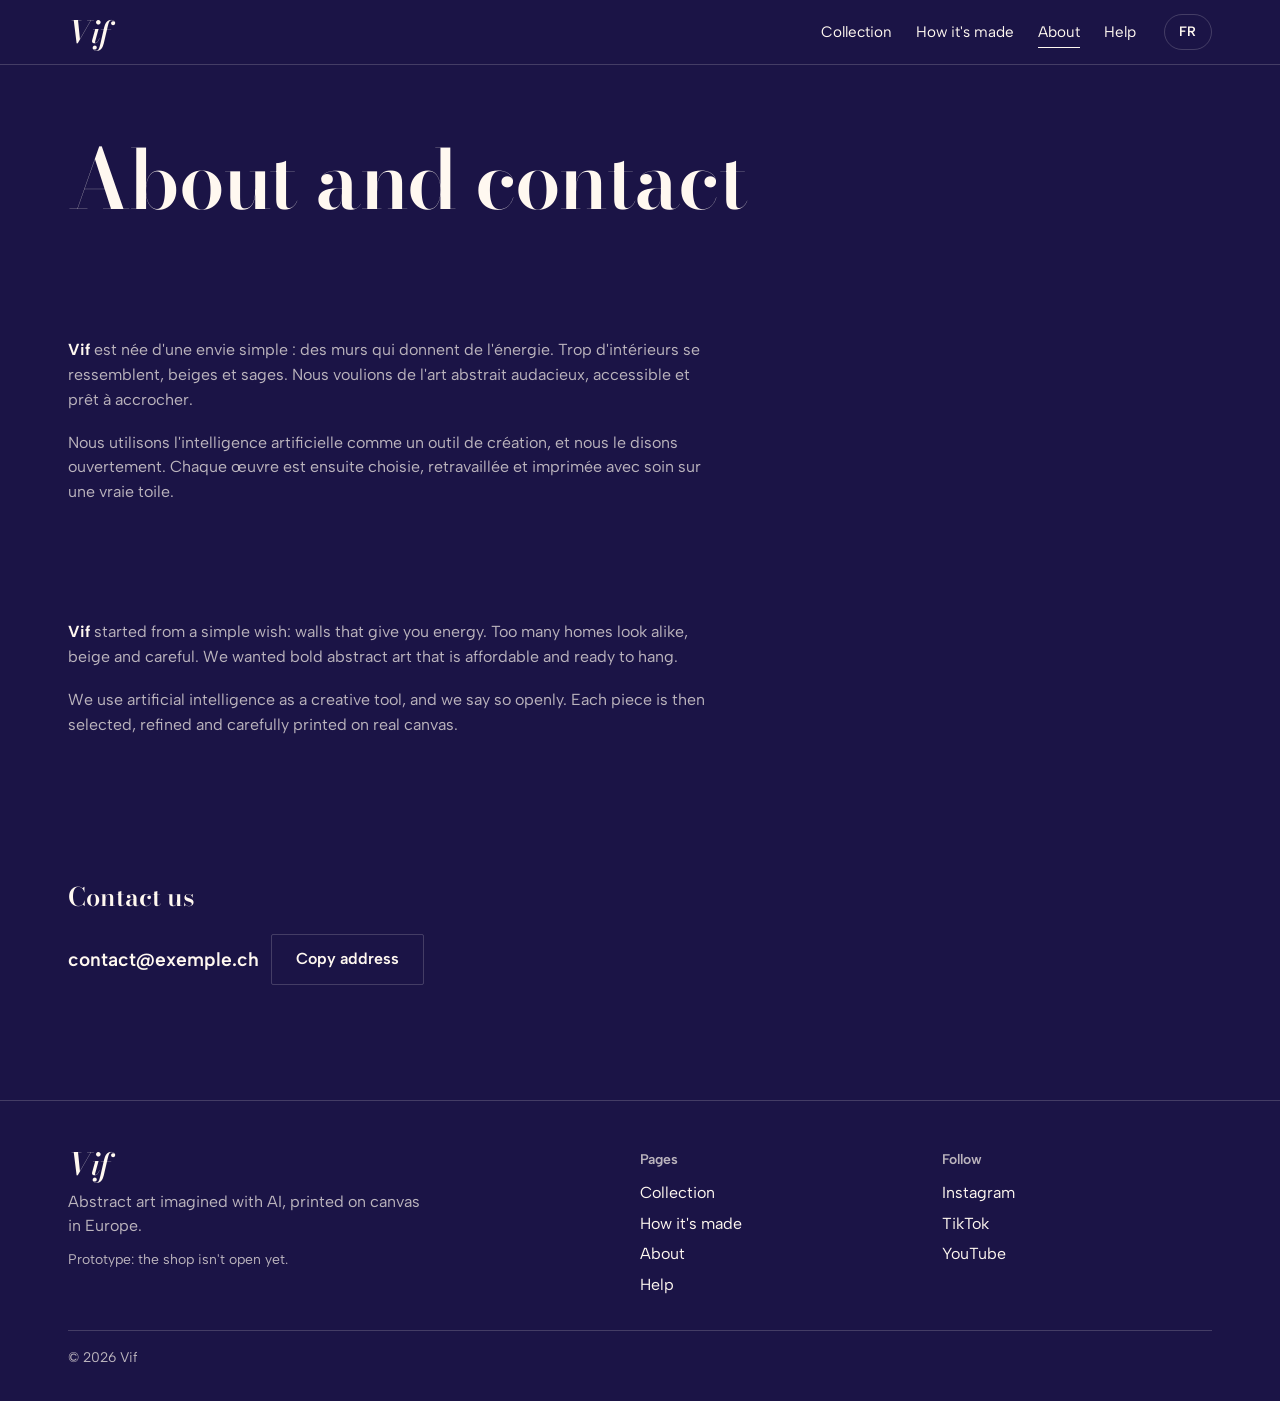
==== apropos.html @ 0f4fbf9b "Add files via upload" ====
<!doctype html>
<html lang="fr">
<head>
  <meta charset="utf-8">
  <meta name="viewport" content="width=device-width, initial-scale=1, viewport-fit=cover">
  <title>À propos | Vif</title>
  <meta name="description" content="Toiles abstraites colorées imaginées avec l'IA, imprimées en qualité galerie et livrées en Europe.">
  <meta name="theme-color" content="#1B1446">
  <link rel="icon" href="data:image/svg+xml,%3Csvg xmlns='http://www.w3.org/2000/svg' viewBox='0 0 32 32'%3E%3Crect width='32' height='32' fill='%231B1446'/%3E%3Ccircle cx='20' cy='12' r='7' fill='%23FF5A36'/%3E%3Cpath d='M4 30a10 10 0 0 1 20 0z' fill='%23FFC93C'/%3E%3C/svg%3E">
  <link rel="preconnect" href="https://fonts.googleapis.com">
  <link rel="preconnect" href="https://fonts.gstatic.com" crossorigin>
  <link rel="stylesheet" href="https://fonts.googleapis.com/css2?family=Albert+Sans:wght@400;500;600&family=Bodoni+Moda:ital,opsz,wght@0,6..96,500;0,6..96,600;1,6..96,500;1,6..96,600&display=swap">
  <link rel="stylesheet" href="css/style.css">
  <!-- Three.js (3D) chargé depuis un CDN -->
  <script type="importmap">{"imports": {"three": "https://cdn.jsdelivr.net/npm/three@0.169.0/build/three.module.js"}}</script>
</head>
<body data-page="about" data-title="title.about">
  <header id="site-header"></header>
  <main>
    <section class="wrap page-head">
      <h1 data-i18n="title.about">À propos et contact</h1>
    </section>

    <section class="wrap prose" data-lang="fr">
      <p><strong data-brand>Vif</strong> est née d'une envie simple : des murs qui donnent de l'énergie. Trop d'intérieurs se ressemblent, beiges et sages. Nous voulions de l'art abstrait audacieux, accessible et prêt à accrocher.</p>
      <p>Nous utilisons l'intelligence artificielle comme un outil de création, et nous le disons ouvertement. Chaque œuvre est ensuite choisie, retravaillée et imprimée avec soin sur une vraie toile.</p>
    </section>

    <section class="wrap prose" data-lang="en" hidden>
      <p><strong data-brand>Vif</strong> started from a simple wish: walls that give you energy. Too many homes look alike, beige and careful. We wanted bold abstract art that is affordable and ready to hang.</p>
      <p>We use artificial intelligence as a creative tool, and we say so openly. Each piece is then selected, refined and carefully printed on real canvas.</p>
    </section>

    <section class="wrap prose">
      <h2><span data-lang="fr">Nous écrire</span><span data-lang="en" hidden>Contact us</span></h2>
      <div class="contact">
        <code data-email>contact@exemple.ch</code>
        <button class="btn ghost" type="button" id="copy-email"><span data-lang="fr">Copier l'adresse</span><span data-lang="en" hidden>Copy address</span></button>
      </div>
    </section>
  </main>
  <footer id="site-footer"></footer>
  <script type="module" src="js/pages/static.js"></script>
</body>
</html>
---- css/style.css ----
/* ──────────────────────────────────────────────────────────────
   Direction : une galerie dont les murs prennent la couleur de
   l'œuvre regardée. Beaucoup d'espace, des cartels de musée,
   une seule scène 3D forte par page.
   Les couleurs --ground / --ink / --accent sont changées par le
   JavaScript (site.js → applyPalette) selon l'œuvre.
   ────────────────────────────────────────────────────────────── */

:root {
  --ground: #1B1446;
  --ink: #FFF8F0;
  --accent: #FFC93C;
  --accent-ink: #17131C;
  --line: color-mix(in srgb, var(--ink) 18%, transparent);
  --muted: color-mix(in srgb, var(--ink) 70%, var(--ground));
  --panel: color-mix(in srgb, var(--ink) 7%, var(--ground));

  --font-display: "Bodoni Moda", "Didot", "Bodoni 72", Georgia, serif;
  --font-body: "Albert Sans", "Helvetica Neue", Arial, sans-serif;

  --step--1: 0.875rem;
  --step-0: 1rem;
  --step-1: 1.25rem;
  --step-2: 1.6rem;
  --step-3: clamp(2rem, 4vw, 2.8rem);
  --step-4: clamp(2.6rem, 6.4vw, 5.4rem);

  --gutter: clamp(16px, 4vw, 48px);
  --ease: cubic-bezier(.2, .7, .2, 1);
  color-scheme: light dark;
}

*, *::before, *::after { box-sizing: border-box; }

html { -webkit-text-size-adjust: 100%; }

body {
  margin: 0;
  background: var(--ground);
  color: var(--ink);
  font-family: var(--font-body);
  font-size: var(--step-0);
  line-height: 1.55;
  transition: background-color .9s var(--ease), color .9s var(--ease);
  -webkit-font-smoothing: antialiased;
}

img, canvas { display: block; max-width: 100%; }
a { color: inherit; }
h1, h2, h3 { text-wrap: balance; margin: 0; }
p { margin: 0; max-width: 62ch; }

:focus-visible { outline: 2px solid var(--accent); outline-offset: 3px; }

.wrap { width: 100%; max-width: 1240px; margin-inline: auto; padding-inline: var(--gutter); }

/* ── En-tête ─────────────────────────────────────────────── */
#site-header {
  position: sticky;
  top: env(safe-area-inset-top, 0px);
  z-index: 10;
  background: var(--ground);
  border-bottom: 1px solid var(--line);
  transition: background-color .9s var(--ease);
}
.bar { display: flex; align-items: center; justify-content: space-between; gap: 16px; min-height: 64px; }
.brand {
  font-family: var(--font-display);
  font-style: italic;
  font-weight: 600;
  font-size: 1.9rem;
  letter-spacing: -0.01em;
  text-decoration: none;
  line-height: 1;
}
.nav { display: flex; align-items: center; gap: 28px; }
.nav ul { display: flex; gap: 24px; list-style: none; margin: 0; padding: 0; }
.nav a { text-decoration: none; font-size: .95rem; padding-block: 6px; border-bottom: 1px solid transparent; }
.nav a:hover, .nav a[aria-current="page"] { border-bottom-color: currentColor; }
.lang-btn, .menu-btn {
  font: inherit; font-size: .85rem; font-weight: 600; letter-spacing: .04em;
  color: var(--ink); background: transparent;
  border: 1px solid var(--line); border-radius: 999px;
  padding: 6px 14px; min-height: 36px; cursor: pointer;
}
.lang-btn:hover, .menu-btn:hover { border-color: var(--ink); }
.menu-btn { display: none; }

@media (max-width: 760px) {
  .menu-btn { display: inline-flex; align-items: center; }
  .nav {
    display: none;
    position: absolute; left: 0; right: 0; top: 100%;
    flex-direction: column; align-items: flex-start; gap: 16px;
    padding: 20px var(--gutter) 28px;
    background: var(--ground);
    border-bottom: 1px solid var(--line);
  }
  .nav.open { display: flex; }
  .nav ul { flex-direction: column; gap: 8px; }
  .nav a { font-size: 1.15rem; }
}

/* ── Boutons ─────────────────────────────────────────────── */
.btn {
  display: inline-flex; align-items: center; justify-content: center;
  min-height: 48px; padding: 12px 24px;
  font: inherit; font-weight: 600; text-decoration: none;
  background: var(--accent); color: var(--accent-ink);
  border: 1px solid var(--accent); border-radius: 2px;
  cursor: pointer;
  transition: transform .2s var(--ease), background-color .9s var(--ease), color .9s var(--ease);
}
.btn:hover { transform: translateY(-2px); }
.btn.ghost { background: transparent; color: var(--ink); border-color: var(--line); }
.btn.ghost:hover { border-color: var(--ink); }
.btn:disabled { opacity: .45; cursor: not-allowed; transform: none; }

/* ── Accueil : héros ─────────────────────────────────────── */
.hero {
  display: grid;
  grid-template-columns: minmax(0, 1fr) minmax(0, 1fr);
  align-items: center;
  gap: clamp(24px, 5vw, 72px);
  padding-block: clamp(32px, 6vw, 80px);
}
.hero h1 {
  font-family: var(--font-display);
  font-weight: 600;
  font-size: var(--step-4);
  line-height: .98;
  letter-spacing: -0.025em;
}
.hero-text { display: flex; flex-direction: column; gap: 24px; min-width: 0; }
.hero-text p { font-size: var(--step-1); color: var(--muted); max-width: 34ch; }
.actions { display: flex; flex-wrap: wrap; gap: 12px; }

.hero-art { display: flex; flex-direction: column; gap: 14px; min-width: 0; }
.hero-stage {
  position: relative;
  width: 100%;
  aspect-ratio: 4 / 5;
  max-height: 78vh;
}
.hero-gl { position: absolute; inset: 0; width: 100%; height: 100%; }
.hero-2d {
  position: absolute; inset: 0; margin: auto;
  height: 88%; width: auto;
  box-shadow: 0 30px 50px -25px rgba(0, 0, 0, .55);
}
.hero-caption { font-size: var(--step--1); color: var(--muted); display: flex; flex-wrap: wrap; gap: 8px; justify-content: center; min-height: 1.6em; }
.hero-caption a { color: var(--ink); font-family: var(--font-display); font-style: italic; font-size: 1.05rem; }

@media (max-width: 820px) {
  .hero { grid-template-columns: 1fr; }
  .hero-stage { aspect-ratio: 1 / 1; max-height: none; }
}

/* ── Sections ────────────────────────────────────────────── */
main { display: flex; flex-direction: column; gap: clamp(56px, 9vw, 120px); padding-bottom: clamp(56px, 9vw, 120px); }
.section-head { display: flex; flex-wrap: wrap; align-items: flex-end; justify-content: space-between; gap: 16px 32px; margin-bottom: clamp(24px, 4vw, 44px); }
.section-head h2, .page-head h1 {
  font-family: var(--font-display); font-weight: 600;
  font-size: var(--step-3); line-height: 1.05; letter-spacing: -0.02em;
}
.section-head p, .page-head p { color: var(--muted); }
.page-head { display: flex; flex-direction: column; gap: 14px; padding-top: clamp(32px, 6vw, 72px); }
.page-head h1 { font-size: var(--step-4); }
.page-head p { font-size: var(--step-1); }

/* ── Grille d'œuvres + cartels ──────────────────────────── */
.gallery {
  display: grid;
  grid-template-columns: repeat(auto-fill, minmax(min(150px, 100%), 1fr));
  gap: clamp(28px, 4vw, 56px) clamp(16px, 3vw, 40px);
}
@media (min-width: 900px) { .gallery { grid-template-columns: repeat(3, minmax(0, 1fr)); } }
.work { display: flex; flex-direction: column; gap: 16px; text-decoration: none; min-width: 0; }
.work-frame { display: block; transition: transform .35s var(--ease); }
.work-frame img {
  width: 100%; height: auto; aspect-ratio: 2 / 3; object-fit: cover;
  box-shadow: 0 2px 3px rgba(0, 0, 0, .18), 0 24px 36px -22px rgba(0, 0, 0, .55);
}
.work:hover .work-frame { transform: translateY(-6px) rotate(-.6deg); }
.cartel { display: flex; flex-direction: column; gap: 2px; padding-left: 12px; border-left: 1px solid var(--line); }
.cartel-title { font-family: var(--font-display); font-style: italic; font-size: 1.3rem; line-height: 1.2; }
.cartel-meta { font-size: var(--step--1); color: var(--muted); }
.cartel-price { font-size: var(--step--1); font-weight: 600; font-variant-numeric: tabular-nums; margin-top: 4px; }

/* ── Bandeau "chez vous" ─────────────────────────────────── */
.room-band {
  display: grid;
  grid-template-columns: minmax(0, 1.15fr) minmax(0, .85fr);
  gap: clamp(24px, 5vw, 64px);
  align-items: center;
}
.room-band img { width: 100%; height: auto; aspect-ratio: 4 / 3; object-fit: cover; }
.room-band .copy { display: flex; flex-direction: column; gap: 20px; align-items: flex-start; }
.room-band h2 { font-family: var(--font-display); font-weight: 600; font-size: var(--step-3); line-height: 1.05; letter-spacing: -0.02em; }
.room-band p { color: var(--muted); font-size: var(--step-1); }
@media (max-width: 820px) { .room-band { grid-template-columns: 1fr; } }

/* ── Trois engagements ───────────────────────────────────── */
.promise h2 { font-family: var(--font-display); font-weight: 600; font-size: var(--step-3); line-height: 1.05; letter-spacing: -0.02em; margin-bottom: clamp(24px, 4vw, 44px); max-width: 18ch; }
.promise-grid { display: grid; grid-template-columns: repeat(auto-fit, minmax(min(240px, 100%), 1fr)); gap: 28px 40px; }
.promise-grid > div { display: flex; flex-direction: column; gap: 8px; padding-top: 18px; border-top: 1px solid var(--line); }
.promise-grid h3 { font-size: var(--step-1); font-weight: 600; }
.promise-grid p { color: var(--muted); }
.promise .more { margin-top: 28px; display: inline-block; }

/* ── Fiche œuvre ─────────────────────────────────────────── */
.work-layout {
  display: grid;
  grid-template-columns: minmax(0, 1.45fr) minmax(0, .8fr);
  gap: clamp(24px, 4vw, 56px);
  align-items: start;
  padding-top: clamp(20px, 4vw, 48px);
}
@media (max-width: 900px) { .work-layout { grid-template-columns: 1fr; } }
.wall-col { display: flex; flex-direction: column; gap: 14px; min-width: 0; }
.wall-stage {
  position: relative; width: 100%; aspect-ratio: 4 / 3;
  background: var(--panel); overflow: hidden;
  touch-action: pan-y;
}
@media (max-width: 600px) { .wall-stage { aspect-ratio: 4 / 5; } }
.wall-gl, .wall-2d { position: absolute; inset: 0; width: 100%; height: 100%; cursor: grab; }
.wall-gl:active { cursor: grabbing; }
.hint { font-size: var(--step--1); color: var(--muted); }
.segs { display: flex; flex-wrap: wrap; gap: 8px; }
.seg {
  font: inherit; font-size: .95rem; color: var(--ink); background: transparent;
  border: 1px solid var(--line); border-radius: 999px; padding: 8px 16px; min-height: 40px; cursor: pointer;
}
.seg[aria-pressed="true"] { background: var(--ink); color: var(--ground); border-color: var(--ink); }

.buy { display: flex; flex-direction: column; gap: 22px; min-width: 0; }
.buy h1 { font-family: var(--font-display); font-weight: 600; font-style: italic; font-size: var(--step-3); line-height: 1.05; letter-spacing: -0.015em; }
.buy .meta { font-size: var(--step--1); color: var(--muted); }
.buy fieldset { border: 0; margin: 0; padding: 0; display: flex; flex-direction: column; gap: 10px; }
.buy legend { font-weight: 600; margin-bottom: 10px; padding: 0; }
.choice {
  display: grid; grid-template-columns: auto 1fr auto; align-items: center; gap: 12px;
  padding: 12px 14px; border: 1px solid var(--line); cursor: pointer;
  font-variant-numeric: tabular-nums;
}
.choice:has(input:checked) { border-color: var(--ink); background: var(--panel); }
.choice input { accent-color: var(--accent); width: 18px; height: 18px; margin: 0; }
.choice-price { color: var(--muted); }
.price-row { display: flex; align-items: baseline; justify-content: space-between; gap: 16px; padding-top: 18px; border-top: 1px solid var(--line); }
.price-big { font-family: var(--font-display); font-size: 2.2rem; font-weight: 600; font-variant-numeric: tabular-nums; }
.note { font-size: var(--step--1); color: var(--muted); }
.buy .btn { width: 100%; }
.facts { display: flex; flex-direction: column; gap: 8px; padding-top: 18px; border-top: 1px solid var(--line); color: var(--muted); font-size: .95rem; }
.notfound { display: flex; flex-direction: column; gap: 20px; align-items: flex-start; padding-top: 64px; }

/* ── Pages de texte ──────────────────────────────────────── */
.prose { display: flex; flex-direction: column; gap: 18px; }
.prose h2 { font-family: var(--font-display); font-weight: 600; font-size: var(--step-2); margin-top: 24px; }
.prose p, .prose li { color: var(--muted); max-width: 64ch; }
.prose strong { color: var(--ink); }
.steps { list-style: none; margin: 0; padding: 0; counter-reset: step; display: grid; grid-template-columns: repeat(auto-fit, minmax(min(220px, 100%), 1fr)); gap: 28px 32px; }
.steps li { counter-increment: step; display: flex; flex-direction: column; gap: 8px; padding-top: 16px; border-top: 1px solid var(--line); }
.steps li::before { content: counter(step); font-family: var(--font-display); font-size: 2.4rem; line-height: 1; color: var(--accent); }
.steps h3 { font-size: var(--step-1); font-weight: 600; }
.steps p { color: var(--muted); }
.faq { display: flex; flex-direction: column; border-top: 1px solid var(--line); }
.faq details { border-bottom: 1px solid var(--line); }
.faq summary { cursor: pointer; padding: 18px 0; font-weight: 600; font-size: 1.05rem; list-style: none; display: flex; justify-content: space-between; gap: 16px; }
.faq summary::-webkit-details-marker { display: none; }
.faq summary::after { content: "+"; font-family: var(--font-display); font-size: 1.5rem; line-height: 1; }
.faq details[open] summary::after { content: "−"; }
.faq details p { padding-bottom: 18px; color: var(--muted); }
.todo { border: 1px dashed var(--line); padding: 16px; font-size: var(--step--1); color: var(--muted); }
.contact { display: flex; flex-wrap: wrap; align-items: center; gap: 12px; }
.contact code { font-family: var(--font-body); font-size: 1.2rem; font-weight: 600; color: var(--ink); user-select: all; }

/* ── Pied de page ────────────────────────────────────────── */
#site-footer { border-top: 1px solid var(--line); }
.foot { display: grid; grid-template-columns: minmax(0, 2fr) minmax(0, 1fr) minmax(0, 1fr); gap: 32px; padding-block: 48px 32px; }
.foot-brand { display: flex; flex-direction: column; gap: 10px; }
.foot-brand p { color: var(--muted); max-width: 36ch; }
.foot-note { font-size: var(--step--1); }
.foot-h { font-size: var(--step--1); font-weight: 600; margin-bottom: 10px; color: var(--muted); }
.foot-list { list-style: none; margin: 0; padding: 0; display: flex; flex-direction: column; gap: 6px; }
.foot-list a { text-decoration: none; }
.foot-list a:hover { text-decoration: underline; }
.foot-copy { grid-column: 1 / -1; max-width: none; font-size: var(--step--1); color: var(--muted); padding-top: 16px; border-top: 1px solid var(--line); }
@media (max-width: 640px) { .foot { grid-template-columns: 1fr 1fr; } .foot-brand { grid-column: 1 / -1; } }

@media (prefers-reduced-motion: reduce) {
  *, *::before, *::after { transition: none !important; animation: none !important; }
}
.sizes { display: flex; flex-direction: column; gap: 10px; }
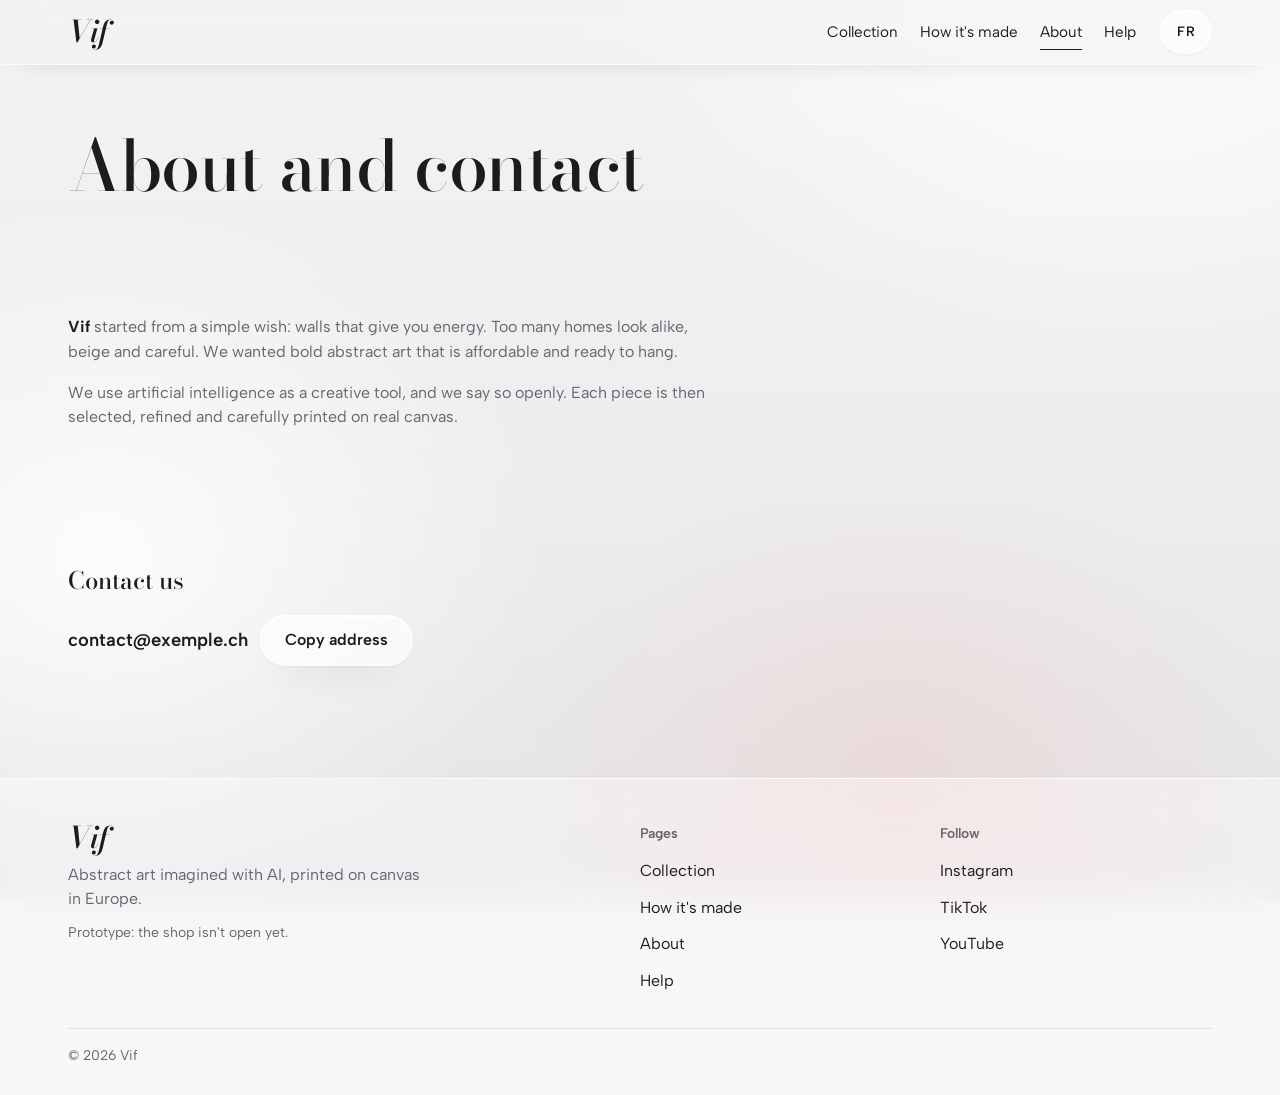
==== commit 9549390d: "Add files via upload" ====
--- a/apropos.html
+++ b/apropos.html
@@ -5,8 +5,8 @@
   <meta name="viewport" content="width=device-width, initial-scale=1, viewport-fit=cover">
   <title>À propos | Vif</title>
   <meta name="description" content="Toiles abstraites colorées imaginées avec l'IA, imprimées en qualité galerie et livrées en Europe.">
-  <meta name="theme-color" content="#1B1446">
-  <link rel="icon" href="data:image/svg+xml,%3Csvg xmlns='http://www.w3.org/2000/svg' viewBox='0 0 32 32'%3E%3Crect width='32' height='32' fill='%231B1446'/%3E%3Ccircle cx='20' cy='12' r='7' fill='%23FF5A36'/%3E%3Cpath d='M4 30a10 10 0 0 1 20 0z' fill='%23FFC93C'/%3E%3C/svg%3E">
+  <meta name="theme-color" content="#F4F4F2">
+  <link rel="icon" href="data:image/svg+xml,%3Csvg xmlns='http://www.w3.org/2000/svg' viewBox='0 0 32 32'%3E%3Crect width='32' height='32' fill='%23EDEDEB'/%3E%3Ccircle cx='20' cy='12' r='7' fill='%23FF5A36'/%3E%3Cpath d='M4 30a10 10 0 0 1 20 0z' fill='%23FFC93C'/%3E%3C/svg%3E">
   <link rel="preconnect" href="https://fonts.googleapis.com">
   <link rel="preconnect" href="https://fonts.gstatic.com" crossorigin>
   <link rel="stylesheet" href="https://fonts.googleapis.com/css2?family=Albert+Sans:wght@400;500;600&family=Bodoni+Moda:ital,opsz,wght@0,6..96,500;0,6..96,600;1,6..96,500;1,6..96,600&display=swap">
--- a/css/style.css
+++ b/css/style.css
@@ -1,226 +1,314 @@
 /* ──────────────────────────────────────────────────────────────
-   Direction : une galerie dont les murs prennent la couleur de
-   l'œuvre regardée. Beaucoup d'espace, des cartels de musée,
-   une seule scène 3D forte par page.
-   Les couleurs --ground / --ink / --accent sont changées par le
-   JavaScript (site.js → applyPalette) selon l'œuvre.
+   Direction : une galerie de verre. Un fond gris perle très clair
+   et lumineux, des surfaces en verre dépoli translucides, des
+   ombres douces là où la lumière les mettrait. Seules les œuvres
+   apportent la couleur. Pensé d'abord pour le téléphone.
    ────────────────────────────────────────────────────────────── */
 
+@property --glow {
+  syntax: "<color>";
+  inherits: true;
+  initial-value: #d6d6d8;
+}
+
 :root {
-  --ground: #1B1446;
-  --ink: #FFF8F0;
-  --accent: #FFC93C;
-  --accent-ink: #17131C;
-  --line: color-mix(in srgb, var(--ink) 18%, transparent);
-  --muted: color-mix(in srgb, var(--ink) 70%, var(--ground));
-  --panel: color-mix(in srgb, var(--ink) 7%, var(--ground));
-
+  /* Couleurs */
+  --pearl: #F3F3F4;                    /* fond principal, gris perle */
+  --pearl-deep: #E4E4E7;               /* bas de page, un peu plus profond */
+  --ink: #1C1C1F;                      /* texte */
+  --muted: #66666D;                    /* texte secondaire */
+  --line: rgba(28, 28, 31, .10);       /* filets fins */
+  --glow: #d6d6d8;                     /* reflet très discret de l'œuvre en cours */
+
+  /* Verre */
+  --glass: rgba(255, 255, 255, .42);
+  --glass-strong: rgba(255, 255, 255, .66);
+  --glass-edge: rgba(255, 255, 255, .78);
+  --glass-blur: saturate(170%) blur(20px);
+  --shadow-soft: 0 1px 0 rgba(255, 255, 255, .9) inset, 0 1px 2px rgba(20, 20, 30, .05), 0 18px 40px -22px rgba(20, 20, 30, .28);
+  --shadow-lift: 0 1px 0 rgba(255, 255, 255, .9) inset, 0 2px 6px rgba(20, 20, 30, .06), 0 30px 60px -28px rgba(20, 20, 30, .34);
+  --radius: 18px;
+
+  /* Typographie */
   --font-display: "Bodoni Moda", "Didot", "Bodoni 72", Georgia, serif;
   --font-body: "Albert Sans", "Helvetica Neue", Arial, sans-serif;
-
   --step--1: 0.875rem;
   --step-0: 1rem;
-  --step-1: 1.25rem;
-  --step-2: 1.6rem;
-  --step-3: clamp(2rem, 4vw, 2.8rem);
-  --step-4: clamp(2.6rem, 6.4vw, 5.4rem);
+  --step-1: 1.15rem;
+  --step-2: 1.5rem;
+  --step-3: clamp(1.9rem, 4vw, 2.7rem);
+  --step-4: clamp(2.2rem, 5.6vw, 4.4rem);
 
   --gutter: clamp(16px, 4vw, 48px);
+  --header-h: 64px;
   --ease: cubic-bezier(.2, .7, .2, 1);
-  color-scheme: light dark;
+  color-scheme: light;
+  transition: --glow 1.8s var(--ease);
 }
 
 *, *::before, *::after { box-sizing: border-box; }
-
 html { -webkit-text-size-adjust: 100%; }
 
 body {
   margin: 0;
-  background: var(--ground);
+  min-height: 100vh;
+  background: var(--pearl);
   color: var(--ink);
   font-family: var(--font-body);
   font-size: var(--step-0);
   line-height: 1.55;
-  transition: background-color .9s var(--ease), color .9s var(--ease);
   -webkit-font-smoothing: antialiased;
-}
-
+  -webkit-tap-highlight-color: transparent;
+}
+
+/* Fond fixe : perle lumineuse, deux halos très doux pour donner de la
+   matière au verre, et un reflet presque invisible de l'œuvre en cours. */
+body::before {
+  content: "";
+  position: fixed; inset: 0; z-index: -1;
+  background:
+    radial-gradient(60vmax 50vmax at 88% -8%, #FFFFFF 0%, rgba(255, 255, 255, 0) 70%),
+    radial-gradient(50vmax 40vmax at 8% 62%, rgba(255, 255, 255, .85) 0%, rgba(255, 255, 255, 0) 70%),
+    radial-gradient(45vmax 35vmax at 70% 85%, color-mix(in srgb, var(--glow) 9%, transparent) 0%, transparent 70%),
+    linear-gradient(180deg, var(--pearl) 0%, #EDEDEF 55%, var(--pearl-deep) 100%);
+}
+
+[hidden] { display: none !important; }
 img, canvas { display: block; max-width: 100%; }
 a { color: inherit; }
 h1, h2, h3 { text-wrap: balance; margin: 0; }
 p { margin: 0; max-width: 62ch; }
-
-:focus-visible { outline: 2px solid var(--accent); outline-offset: 3px; }
+:focus-visible { outline: 2px solid var(--ink); outline-offset: 3px; border-radius: 4px; }
 
 .wrap { width: 100%; max-width: 1240px; margin-inline: auto; padding-inline: var(--gutter); }
 
-/* ── En-tête ─────────────────────────────────────────────── */
+/* Surface en verre réutilisable */
+.glass {
+  background: var(--glass);
+  -webkit-backdrop-filter: var(--glass-blur);
+  backdrop-filter: var(--glass-blur);
+  border: 1px solid var(--glass-edge);
+  border-radius: var(--radius);
+  box-shadow: var(--shadow-soft);
+}
+
+/* ── En-tête en verre ────────────────────────────────────── */
 #site-header {
   position: sticky;
   top: env(safe-area-inset-top, 0px);
-  z-index: 10;
-  background: var(--ground);
-  border-bottom: 1px solid var(--line);
-  transition: background-color .9s var(--ease);
-}
-.bar { display: flex; align-items: center; justify-content: space-between; gap: 16px; min-height: 64px; }
+  z-index: 20;
+  background: rgba(243, 243, 244, .55);
+  -webkit-backdrop-filter: var(--glass-blur);
+  backdrop-filter: var(--glass-blur);
+  border-bottom: 1px solid rgba(255, 255, 255, .7);
+  box-shadow: 0 10px 30px -24px rgba(20, 20, 30, .35);
+}
+.bar { display: flex; align-items: center; justify-content: space-between; gap: 16px; min-height: var(--header-h); }
 .brand {
   font-family: var(--font-display);
   font-style: italic;
   font-weight: 600;
-  font-size: 1.9rem;
+  font-size: 1.85rem;
   letter-spacing: -0.01em;
   text-decoration: none;
   line-height: 1;
 }
-.nav { display: flex; align-items: center; gap: 28px; }
-.nav ul { display: flex; gap: 24px; list-style: none; margin: 0; padding: 0; }
-.nav a { text-decoration: none; font-size: .95rem; padding-block: 6px; border-bottom: 1px solid transparent; }
+.nav { display: flex; align-items: center; gap: 24px; }
+.nav ul { display: flex; gap: 22px; list-style: none; margin: 0; padding: 0; }
+.nav a { text-decoration: none; font-size: .95rem; padding-block: 8px; border-bottom: 1px solid transparent; }
 .nav a:hover, .nav a[aria-current="page"] { border-bottom-color: currentColor; }
-.lang-btn, .menu-btn {
-  font: inherit; font-size: .85rem; font-weight: 600; letter-spacing: .04em;
-  color: var(--ink); background: transparent;
-  border: 1px solid var(--line); border-radius: 999px;
-  padding: 6px 14px; min-height: 36px; cursor: pointer;
-}
-.lang-btn:hover, .menu-btn:hover { border-color: var(--ink); }
+.lang-btn, .menu-btn, .icon-btn {
+  font: inherit; font-size: .85rem; font-weight: 600; letter-spacing: .03em;
+  color: var(--ink);
+  background: var(--glass-strong);
+  border: 1px solid var(--glass-edge);
+  border-radius: 999px;
+  box-shadow: var(--shadow-soft);
+  padding: 8px 16px; min-height: 44px; min-width: 44px; cursor: pointer;
+  transition: transform .2s var(--ease), box-shadow .2s var(--ease);
+}
+.lang-btn:hover, .menu-btn:hover, .icon-btn:hover { transform: translateY(-1px); box-shadow: var(--shadow-lift); }
 .menu-btn { display: none; }
 
 @media (max-width: 760px) {
   .menu-btn { display: inline-flex; align-items: center; }
   .nav {
     display: none;
-    position: absolute; left: 0; right: 0; top: 100%;
-    flex-direction: column; align-items: flex-start; gap: 16px;
-    padding: 20px var(--gutter) 28px;
-    background: var(--ground);
-    border-bottom: 1px solid var(--line);
+    position: absolute; left: 12px; right: 12px; top: calc(100% + 8px);
+    flex-direction: column; align-items: stretch; gap: 16px;
+    padding: 18px 20px 22px;
+    background: rgba(255, 255, 255, .78);
+    -webkit-backdrop-filter: var(--glass-blur);
+    backdrop-filter: var(--glass-blur);
+    border: 1px solid var(--glass-edge);
+    border-radius: var(--radius);
+    box-shadow: var(--shadow-lift);
   }
-  .nav.open { display: flex; }
-  .nav ul { flex-direction: column; gap: 8px; }
-  .nav a { font-size: 1.15rem; }
-}
+  .nav.open { display: flex; animation: drop .28s var(--ease); }
+  .nav ul { flex-direction: column; gap: 2px; }
+  .nav a { display: block; font-size: 1.15rem; padding: 10px 0; }
+  .lang-btn { align-self: flex-start; }
+}
+@keyframes drop { from { opacity: 0; transform: translateY(-6px); } to { opacity: 1; transform: none; } }
 
 /* ── Boutons ─────────────────────────────────────────────── */
 .btn {
-  display: inline-flex; align-items: center; justify-content: center;
+  display: inline-flex; align-items: center; justify-content: center; gap: 8px;
   min-height: 48px; padding: 12px 24px;
   font: inherit; font-weight: 600; text-decoration: none;
-  background: var(--accent); color: var(--accent-ink);
-  border: 1px solid var(--accent); border-radius: 2px;
+  background: var(--ink); color: #fff;
+  border: 1px solid var(--ink); border-radius: 999px;
   cursor: pointer;
-  transition: transform .2s var(--ease), background-color .9s var(--ease), color .9s var(--ease);
-}
-.btn:hover { transform: translateY(-2px); }
-.btn.ghost { background: transparent; color: var(--ink); border-color: var(--line); }
-.btn.ghost:hover { border-color: var(--ink); }
-.btn:disabled { opacity: .45; cursor: not-allowed; transform: none; }
-
-/* ── Accueil : héros ─────────────────────────────────────── */
-.hero {
-  display: grid;
-  grid-template-columns: minmax(0, 1fr) minmax(0, 1fr);
-  align-items: center;
-  gap: clamp(24px, 5vw, 72px);
-  padding-block: clamp(32px, 6vw, 80px);
-}
-.hero h1 {
-  font-family: var(--font-display);
-  font-weight: 600;
-  font-size: var(--step-4);
-  line-height: .98;
-  letter-spacing: -0.025em;
-}
-.hero-text { display: flex; flex-direction: column; gap: 24px; min-width: 0; }
-.hero-text p { font-size: var(--step-1); color: var(--muted); max-width: 34ch; }
-.actions { display: flex; flex-wrap: wrap; gap: 12px; }
-
-.hero-art { display: flex; flex-direction: column; gap: 14px; min-width: 0; }
-.hero-stage {
+  box-shadow: 0 10px 24px -14px rgba(20, 20, 30, .55);
+  transition: transform .25s var(--ease), box-shadow .25s var(--ease);
+}
+.btn:hover { transform: translateY(-2px); box-shadow: 0 16px 30px -14px rgba(20, 20, 30, .55); }
+.btn.ghost {
+  background: var(--glass-strong); color: var(--ink);
+  border-color: var(--glass-edge);
+  -webkit-backdrop-filter: var(--glass-blur);
+  backdrop-filter: var(--glass-blur);
+  box-shadow: var(--shadow-soft);
+}
+.btn:disabled { opacity: .4; cursor: not-allowed; transform: none; box-shadow: none; }
+
+/* ── Accueil : le manège 3D ──────────────────────────────── */
+.ring-hero { position: relative; }
+.ring-stage {
   position: relative;
-  width: 100%;
-  aspect-ratio: 4 / 5;
-  max-height: 78vh;
-}
-.hero-gl { position: absolute; inset: 0; width: 100%; height: 100%; }
-.hero-2d {
-  position: absolute; inset: 0; margin: auto;
-  height: 88%; width: auto;
-  box-shadow: 0 30px 50px -25px rgba(0, 0, 0, .55);
-}
-.hero-caption { font-size: var(--step--1); color: var(--muted); display: flex; flex-wrap: wrap; gap: 8px; justify-content: center; min-height: 1.6em; }
-.hero-caption a { color: var(--ink); font-family: var(--font-display); font-style: italic; font-size: 1.05rem; }
-
-@media (max-width: 820px) {
-  .hero { grid-template-columns: 1fr; }
-  .hero-stage { aspect-ratio: 1 / 1; max-height: none; }
-}
+  height: calc(100svh - var(--header-h));
+  min-height: 560px;
+  max-height: 1000px;
+  overflow: hidden;
+  touch-action: pan-y;          /* le doigt peut toujours faire défiler la page */
+  outline-offset: -4px;
+}
+.ring-gl { position: absolute; inset: 0; width: 100%; height: 100%; cursor: grab; }
+.ring-gl:active { cursor: grabbing; }
+
+.ring-intro {
+  position: absolute; z-index: 2;
+  top: clamp(20px, 5vh, 56px); left: var(--gutter); right: var(--gutter);
+  display: flex; flex-direction: column; gap: 10px;
+  pointer-events: none;
+  max-width: 1240px; margin-inline: auto;
+}
+.ring-intro h1 {
+  font-family: var(--font-display); font-weight: 500;
+  font-size: var(--step-4); line-height: 1; letter-spacing: -0.02em;
+  max-width: 11ch;
+}
+.ring-intro p { color: var(--muted); font-size: var(--step-1); max-width: 30ch; }
+.ring-hint { font-size: var(--step--1); color: var(--muted); }
+
+.ring-panel {
+  position: absolute; z-index: 3;
+  left: 50%; bottom: max(20px, env(safe-area-inset-bottom, 0px));
+  transform: translateX(-50%);
+  width: min(520px, calc(100% - 2 * var(--gutter)));
+  display: grid; grid-template-columns: auto minmax(0, 1fr) auto; align-items: center; gap: 12px;
+  padding: 14px;
+}
+.ring-info { display: flex; flex-direction: column; align-items: center; text-align: center; gap: 2px; min-width: 0; }
+.ring-title { font-family: var(--font-display); font-style: italic; font-size: 1.45rem; line-height: 1.15; text-decoration: none; }
+.ring-price { font-size: var(--step--1); color: var(--muted); font-variant-numeric: tabular-nums; }
+.ring-actions { grid-column: 1 / -1; display: flex; gap: 10px; }
+.ring-actions .btn { flex: 1; }
+.icon-btn { padding: 0; width: 48px; height: 48px; display: inline-grid; place-items: center; font-size: 1.1rem; }
+.ring-panel.swap .ring-info { animation: swap .5s var(--ease); }
+@keyframes swap { from { opacity: 0; transform: translateY(6px); } to { opacity: 1; transform: none; } }
+
+@media (min-width: 900px) {
+  .ring-intro { top: 50%; transform: translateY(-58%); left: max(var(--gutter), calc((100% - 1240px) / 2 + var(--gutter))); right: auto; }
+  .ring-panel { left: auto; right: max(var(--gutter), calc((100% - 1240px) / 2 + var(--gutter))); transform: none; bottom: 40px; width: 380px; }
+}
+@media (max-width: 899px) {
+  .ring-intro { align-items: center; text-align: center; }
+  .ring-intro h1 { font-size: clamp(1.9rem, 8.4vw, 2.6rem); max-width: 14ch; }
+  .ring-intro p { display: none; }
+}
+
+/* Secours sans 3D : une rangée qui défile */
+.ring-fallback { height: auto; min-height: 0; max-height: none; padding-block: 32px; display: flex; flex-direction: column; gap: 20px; }
+.ring-fallback .ring-intro { position: static; transform: none; inset: auto; margin-inline: 0; padding-inline: var(--gutter); }
+.ring-row {
+  display: grid; grid-auto-flow: column; grid-auto-columns: min(62vw, 280px); gap: 20px;
+  overflow-x: auto; scroll-snap-type: x mandatory;
+  padding: 12px var(--gutter) 24px;
+}
+.ring-row > * { scroll-snap-align: center; }
 
 /* ── Sections ────────────────────────────────────────────── */
-main { display: flex; flex-direction: column; gap: clamp(56px, 9vw, 120px); padding-bottom: clamp(56px, 9vw, 120px); }
-.section-head { display: flex; flex-wrap: wrap; align-items: flex-end; justify-content: space-between; gap: 16px 32px; margin-bottom: clamp(24px, 4vw, 44px); }
-.section-head h2, .page-head h1 {
-  font-family: var(--font-display); font-weight: 600;
+main { display: flex; flex-direction: column; gap: clamp(56px, 9vw, 112px); padding-bottom: clamp(56px, 9vw, 112px); }
+.section-head { display: flex; flex-wrap: wrap; align-items: flex-end; justify-content: space-between; gap: 16px 32px; margin-bottom: clamp(24px, 4vw, 40px); }
+.section-head h2, .page-head h1, .room-band h2, .promise h2 {
+  font-family: var(--font-display); font-weight: 500;
   font-size: var(--step-3); line-height: 1.05; letter-spacing: -0.02em;
 }
 .section-head p, .page-head p { color: var(--muted); }
-.page-head { display: flex; flex-direction: column; gap: 14px; padding-top: clamp(32px, 6vw, 72px); }
+.page-head { display: flex; flex-direction: column; gap: 12px; padding-top: clamp(28px, 6vw, 64px); }
 .page-head h1 { font-size: var(--step-4); }
 .page-head p { font-size: var(--step-1); }
 
-/* ── Grille d'œuvres + cartels ──────────────────────────── */
+/* ── Grille d'œuvres ─────────────────────────────────────── */
 .gallery {
   display: grid;
-  grid-template-columns: repeat(auto-fill, minmax(min(150px, 100%), 1fr));
-  gap: clamp(28px, 4vw, 56px) clamp(16px, 3vw, 40px);
+  grid-template-columns: repeat(2, minmax(0, 1fr));
+  gap: clamp(24px, 4vw, 48px) clamp(14px, 3vw, 36px);
 }
 @media (min-width: 900px) { .gallery { grid-template-columns: repeat(3, minmax(0, 1fr)); } }
-.work { display: flex; flex-direction: column; gap: 16px; text-decoration: none; min-width: 0; }
-.work-frame { display: block; transition: transform .35s var(--ease); }
+.work { display: flex; flex-direction: column; gap: 14px; text-decoration: none; min-width: 0; perspective: 900px; }
+.work-frame { display: block; transition: transform .5s var(--ease); transform-style: preserve-3d; }
 .work-frame img {
   width: 100%; height: auto; aspect-ratio: 2 / 3; object-fit: cover;
-  box-shadow: 0 2px 3px rgba(0, 0, 0, .18), 0 24px 36px -22px rgba(0, 0, 0, .55);
-}
-.work:hover .work-frame { transform: translateY(-6px) rotate(-.6deg); }
-.cartel { display: flex; flex-direction: column; gap: 2px; padding-left: 12px; border-left: 1px solid var(--line); }
-.cartel-title { font-family: var(--font-display); font-style: italic; font-size: 1.3rem; line-height: 1.2; }
-.cartel-meta { font-size: var(--step--1); color: var(--muted); }
-.cartel-price { font-size: var(--step--1); font-weight: 600; font-variant-numeric: tabular-nums; margin-top: 4px; }
+  border-radius: 3px;
+  box-shadow: 0 1px 2px rgba(0, 0, 0, .10), 0 26px 40px -26px rgba(20, 20, 30, .45);
+  transition: box-shadow .5s var(--ease);
+}
+.work:hover .work-frame img { box-shadow: 0 2px 4px rgba(0, 0, 0, .08), 0 42px 60px -30px rgba(20, 20, 30, .45); }
+.cartel { display: flex; flex-direction: column; gap: 2px; padding: 10px 12px; border-radius: 12px; background: var(--glass); border: 1px solid var(--glass-edge); box-shadow: var(--shadow-soft); }
+.cartel-title { font-family: var(--font-display); font-style: italic; font-size: 1.15rem; line-height: 1.2; }
+.cartel-meta { font-size: .8rem; color: var(--muted); }
+.cartel-price { font-size: var(--step--1); font-weight: 600; font-variant-numeric: tabular-nums; margin-top: 2px; }
+.ring-row .cartel { background: var(--glass-strong); }
 
 /* ── Bandeau "chez vous" ─────────────────────────────────── */
 .room-band {
   display: grid;
   grid-template-columns: minmax(0, 1.15fr) minmax(0, .85fr);
-  gap: clamp(24px, 5vw, 64px);
+  gap: clamp(20px, 4vw, 48px);
   align-items: center;
-}
-.room-band img { width: 100%; height: auto; aspect-ratio: 4 / 3; object-fit: cover; }
-.room-band .copy { display: flex; flex-direction: column; gap: 20px; align-items: flex-start; }
-.room-band h2 { font-family: var(--font-display); font-weight: 600; font-size: var(--step-3); line-height: 1.05; letter-spacing: -0.02em; }
+  padding: clamp(14px, 2.5vw, 24px);
+}
+.room-band img { width: 100%; height: auto; aspect-ratio: 4 / 3; object-fit: cover; border-radius: 12px; }
+.room-band .copy { display: flex; flex-direction: column; gap: 18px; align-items: flex-start; padding: 8px clamp(4px, 2vw, 20px); }
 .room-band p { color: var(--muted); font-size: var(--step-1); }
 @media (max-width: 820px) { .room-band { grid-template-columns: 1fr; } }
 
 /* ── Trois engagements ───────────────────────────────────── */
-.promise h2 { font-family: var(--font-display); font-weight: 600; font-size: var(--step-3); line-height: 1.05; letter-spacing: -0.02em; margin-bottom: clamp(24px, 4vw, 44px); max-width: 18ch; }
-.promise-grid { display: grid; grid-template-columns: repeat(auto-fit, minmax(min(240px, 100%), 1fr)); gap: 28px 40px; }
-.promise-grid > div { display: flex; flex-direction: column; gap: 8px; padding-top: 18px; border-top: 1px solid var(--line); }
+.promise h2 { margin-bottom: clamp(24px, 4vw, 40px); max-width: 18ch; }
+.promise-grid { display: grid; grid-template-columns: repeat(auto-fit, minmax(min(260px, 100%), 1fr)); gap: 16px; }
+.promise-grid > div { display: flex; flex-direction: column; gap: 8px; padding: 22px; }
 .promise-grid h3 { font-size: var(--step-1); font-weight: 600; }
 .promise-grid p { color: var(--muted); }
-.promise .more { margin-top: 28px; display: inline-block; }
+.promise .more { margin-top: 24px; display: inline-block; }
 
 /* ── Fiche œuvre ─────────────────────────────────────────── */
 .work-layout {
   display: grid;
   grid-template-columns: minmax(0, 1.45fr) minmax(0, .8fr);
-  gap: clamp(24px, 4vw, 56px);
+  gap: clamp(20px, 4vw, 48px);
   align-items: start;
-  padding-top: clamp(20px, 4vw, 48px);
+  padding-top: clamp(16px, 4vw, 40px);
 }
 @media (max-width: 900px) { .work-layout { grid-template-columns: 1fr; } }
 .wall-col { display: flex; flex-direction: column; gap: 14px; min-width: 0; }
 .wall-stage {
   position: relative; width: 100%; aspect-ratio: 4 / 3;
-  background: var(--panel); overflow: hidden;
+  overflow: hidden; border-radius: var(--radius);
+  border: 1px solid var(--glass-edge);
+  box-shadow: var(--shadow-lift);
+  background: var(--glass);
   touch-action: pan-y;
 }
 @media (max-width: 600px) { .wall-stage { aspect-ratio: 4 / 5; } }
@@ -229,61 +317,79 @@
 .hint { font-size: var(--step--1); color: var(--muted); }
 .segs { display: flex; flex-wrap: wrap; gap: 8px; }
 .seg {
-  font: inherit; font-size: .95rem; color: var(--ink); background: transparent;
-  border: 1px solid var(--line); border-radius: 999px; padding: 8px 16px; min-height: 40px; cursor: pointer;
-}
-.seg[aria-pressed="true"] { background: var(--ink); color: var(--ground); border-color: var(--ink); }
-
-.buy { display: flex; flex-direction: column; gap: 22px; min-width: 0; }
-.buy h1 { font-family: var(--font-display); font-weight: 600; font-style: italic; font-size: var(--step-3); line-height: 1.05; letter-spacing: -0.015em; }
+  font: inherit; font-size: .95rem; color: var(--ink);
+  background: var(--glass-strong);
+  -webkit-backdrop-filter: var(--glass-blur);
+  backdrop-filter: var(--glass-blur);
+  border: 1px solid var(--glass-edge); border-radius: 999px;
+  box-shadow: var(--shadow-soft);
+  padding: 10px 18px; min-height: 44px; cursor: pointer;
+  transition: background-color .25s var(--ease), color .25s var(--ease);
+}
+.seg[aria-pressed="true"] { background: var(--ink); color: #fff; border-color: var(--ink); }
+
+.buy { display: flex; flex-direction: column; gap: 20px; min-width: 0; padding: clamp(18px, 3vw, 28px); }
+.buy h1 { font-family: var(--font-display); font-weight: 500; font-style: italic; font-size: var(--step-3); line-height: 1.05; letter-spacing: -0.015em; }
 .buy .meta { font-size: var(--step--1); color: var(--muted); }
-.buy fieldset { border: 0; margin: 0; padding: 0; display: flex; flex-direction: column; gap: 10px; }
+.buy fieldset { border: 0; margin: 0; padding: 0; }
 .buy legend { font-weight: 600; margin-bottom: 10px; padding: 0; }
+.sizes { display: flex; flex-direction: column; gap: 8px; }
 .choice {
   display: grid; grid-template-columns: auto 1fr auto; align-items: center; gap: 12px;
-  padding: 12px 14px; border: 1px solid var(--line); cursor: pointer;
-  font-variant-numeric: tabular-nums;
-}
-.choice:has(input:checked) { border-color: var(--ink); background: var(--panel); }
-.choice input { accent-color: var(--accent); width: 18px; height: 18px; margin: 0; }
+  min-height: 52px; padding: 12px 14px;
+  border: 1px solid var(--line); border-radius: 12px;
+  background: rgba(255, 255, 255, .35);
+  cursor: pointer; font-variant-numeric: tabular-nums;
+  transition: border-color .25s var(--ease), background-color .25s var(--ease);
+}
+.choice:has(input:checked) { border-color: var(--ink); background: rgba(255, 255, 255, .85); }
+.choice input { accent-color: var(--ink); width: 18px; height: 18px; margin: 0; }
 .choice-price { color: var(--muted); }
-.price-row { display: flex; align-items: baseline; justify-content: space-between; gap: 16px; padding-top: 18px; border-top: 1px solid var(--line); }
-.price-big { font-family: var(--font-display); font-size: 2.2rem; font-weight: 600; font-variant-numeric: tabular-nums; }
+.price-row { display: flex; align-items: baseline; justify-content: space-between; flex-wrap: wrap; gap: 8px 16px; padding-top: 16px; border-top: 1px solid var(--line); }
+.price-big { font-family: var(--font-display); font-size: 2.1rem; font-weight: 500; font-variant-numeric: tabular-nums; }
 .note { font-size: var(--step--1); color: var(--muted); }
 .buy .btn { width: 100%; }
-.facts { display: flex; flex-direction: column; gap: 8px; padding-top: 18px; border-top: 1px solid var(--line); color: var(--muted); font-size: .95rem; }
+.facts { display: flex; flex-direction: column; gap: 8px; padding-top: 16px; border-top: 1px solid var(--line); color: var(--muted); font-size: .95rem; }
 .notfound { display: flex; flex-direction: column; gap: 20px; align-items: flex-start; padding-top: 64px; }
 
 /* ── Pages de texte ──────────────────────────────────────── */
-.prose { display: flex; flex-direction: column; gap: 18px; }
-.prose h2 { font-family: var(--font-display); font-weight: 600; font-size: var(--step-2); margin-top: 24px; }
+.prose { display: flex; flex-direction: column; gap: 16px; }
+.prose h2 { font-family: var(--font-display); font-weight: 500; font-size: var(--step-2); margin-top: 20px; }
 .prose p, .prose li { color: var(--muted); max-width: 64ch; }
 .prose strong { color: var(--ink); }
-.steps { list-style: none; margin: 0; padding: 0; counter-reset: step; display: grid; grid-template-columns: repeat(auto-fit, minmax(min(220px, 100%), 1fr)); gap: 28px 32px; }
-.steps li { counter-increment: step; display: flex; flex-direction: column; gap: 8px; padding-top: 16px; border-top: 1px solid var(--line); }
-.steps li::before { content: counter(step); font-family: var(--font-display); font-size: 2.4rem; line-height: 1; color: var(--accent); }
+.steps { list-style: none; margin: 0; padding: 0; counter-reset: step; display: grid; grid-template-columns: repeat(auto-fit, minmax(min(220px, 100%), 1fr)); gap: 14px; }
+.steps li {
+  counter-increment: step; display: flex; flex-direction: column; gap: 8px; padding: 22px;
+  background: var(--glass); border: 1px solid var(--glass-edge); border-radius: var(--radius); box-shadow: var(--shadow-soft);
+}
+.steps li::before { content: counter(step); font-family: var(--font-display); font-style: italic; font-size: 2.2rem; line-height: 1; color: var(--muted); }
 .steps h3 { font-size: var(--step-1); font-weight: 600; }
 .steps p { color: var(--muted); }
-.faq { display: flex; flex-direction: column; border-top: 1px solid var(--line); }
-.faq details { border-bottom: 1px solid var(--line); }
-.faq summary { cursor: pointer; padding: 18px 0; font-weight: 600; font-size: 1.05rem; list-style: none; display: flex; justify-content: space-between; gap: 16px; }
+.faq { display: flex; flex-direction: column; gap: 10px; }
+.faq details { background: var(--glass); border: 1px solid var(--glass-edge); border-radius: 14px; box-shadow: var(--shadow-soft); padding-inline: 18px; }
+.faq summary { cursor: pointer; padding: 16px 0; min-height: 52px; font-weight: 600; font-size: 1.02rem; list-style: none; display: flex; justify-content: space-between; align-items: center; gap: 16px; }
 .faq summary::-webkit-details-marker { display: none; }
-.faq summary::after { content: "+"; font-family: var(--font-display); font-size: 1.5rem; line-height: 1; }
-.faq details[open] summary::after { content: "−"; }
+.faq summary::after { content: "+"; font-family: var(--font-display); font-size: 1.5rem; line-height: 1; transition: transform .3s var(--ease); }
+.faq details[open] summary::after { transform: rotate(45deg); }
 .faq details p { padding-bottom: 18px; color: var(--muted); }
-.todo { border: 1px dashed var(--line); padding: 16px; font-size: var(--step--1); color: var(--muted); }
+.todo { border: 1px dashed rgba(28, 28, 31, .25); border-radius: 12px; padding: 16px; font-size: var(--step--1); color: var(--muted); }
 .contact { display: flex; flex-wrap: wrap; align-items: center; gap: 12px; }
-.contact code { font-family: var(--font-body); font-size: 1.2rem; font-weight: 600; color: var(--ink); user-select: all; }
-
-/* ── Pied de page ────────────────────────────────────────── */
-#site-footer { border-top: 1px solid var(--line); }
-.foot { display: grid; grid-template-columns: minmax(0, 2fr) minmax(0, 1fr) minmax(0, 1fr); gap: 32px; padding-block: 48px 32px; }
+.contact code { font-family: var(--font-body); font-size: 1.15rem; font-weight: 600; color: var(--ink); user-select: all; overflow-wrap: anywhere; }
+
+/* ── Pied de page en verre ───────────────────────────────── */
+#site-footer {
+  background: rgba(255, 255, 255, .38);
+  -webkit-backdrop-filter: var(--glass-blur);
+  backdrop-filter: var(--glass-blur);
+  border-top: 1px solid var(--glass-edge);
+}
+.foot { display: grid; grid-template-columns: minmax(0, 2fr) minmax(0, 1fr) minmax(0, 1fr); gap: 28px; padding-block: 44px 28px; }
 .foot-brand { display: flex; flex-direction: column; gap: 10px; }
 .foot-brand p { color: var(--muted); max-width: 36ch; }
 .foot-note { font-size: var(--step--1); }
-.foot-h { font-size: var(--step--1); font-weight: 600; margin-bottom: 10px; color: var(--muted); }
-.foot-list { list-style: none; margin: 0; padding: 0; display: flex; flex-direction: column; gap: 6px; }
-.foot-list a { text-decoration: none; }
+.foot-h { font-size: var(--step--1); font-weight: 600; margin-bottom: 8px; color: var(--muted); }
+.foot-list { list-style: none; margin: 0; padding: 0; display: flex; flex-direction: column; }
+.foot-list a { display: inline-block; text-decoration: none; padding-block: 6px; }
 .foot-list a:hover { text-decoration: underline; }
 .foot-copy { grid-column: 1 / -1; max-width: none; font-size: var(--step--1); color: var(--muted); padding-top: 16px; border-top: 1px solid var(--line); }
 @media (max-width: 640px) { .foot { grid-template-columns: 1fr 1fr; } .foot-brand { grid-column: 1 / -1; } }
@@ -291,4 +397,3 @@
 @media (prefers-reduced-motion: reduce) {
   *, *::before, *::after { transition: none !important; animation: none !important; }
 }
-.sizes { display: flex; flex-direction: column; gap: 10px; }
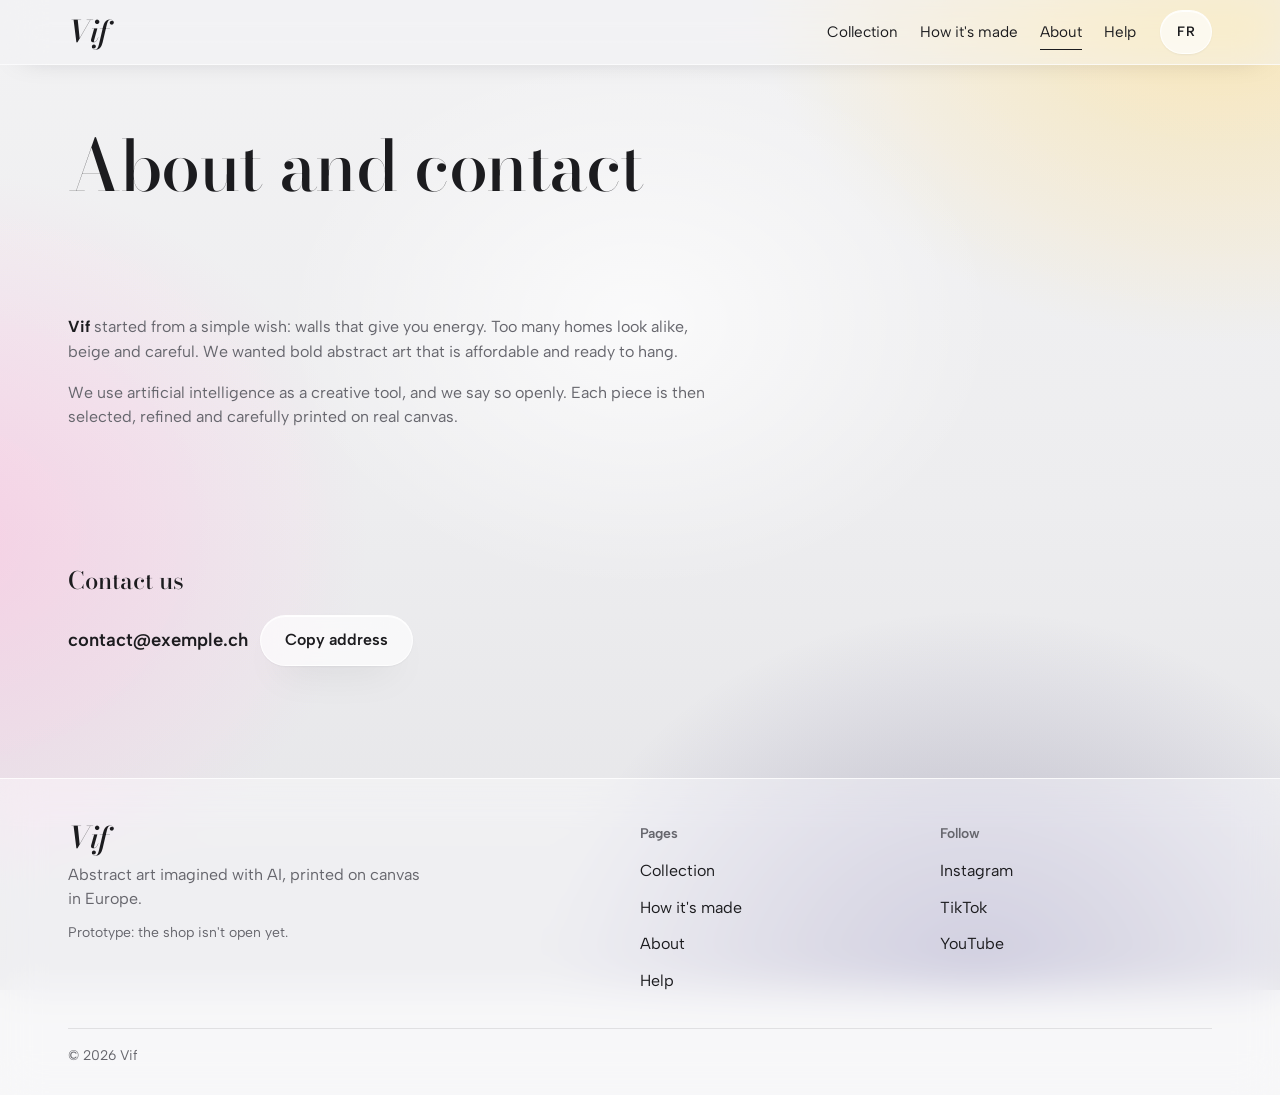
==== commit 9ce5af96: "Add files via upload" ====
--- a/apropos.html
+++ b/apropos.html
@@ -12,7 +12,7 @@
   <link rel="stylesheet" href="https://fonts.googleapis.com/css2?family=Albert+Sans:wght@400;500;600&family=Bodoni+Moda:ital,opsz,wght@0,6..96,500;0,6..96,600;1,6..96,500;1,6..96,600&display=swap">
   <link rel="stylesheet" href="css/style.css">
   <!-- Three.js (3D) chargé depuis un CDN -->
-  <script type="importmap">{"imports": {"three": "https://cdn.jsdelivr.net/npm/three@0.169.0/build/three.module.js"}}</script>
+  <script type="importmap">{"imports": {"three": "https://cdn.jsdelivr.net/npm/three@0.169.0/build/three.module.js", "three/addons/": "https://cdn.jsdelivr.net/npm/three@0.169.0/examples/jsm/"}}</script>
 </head>
 <body data-page="about" data-title="title.about">
   <header id="site-header"></header>
--- a/css/style.css
+++ b/css/style.css
@@ -5,11 +5,11 @@
    apportent la couleur. Pensé d'abord pour le téléphone.
    ────────────────────────────────────────────────────────────── */
 
-@property --glow {
-  syntax: "<color>";
-  inherits: true;
-  initial-value: #d6d6d8;
-}
+/* Couleurs animables : le fond glisse en douceur d'une œuvre à l'autre */
+@property --glow { syntax: "<color>"; inherits: true; initial-value: #d6d6d8; }
+@property --c1 { syntax: "<color>"; inherits: true; initial-value: #d6d6d8; }
+@property --c2 { syntax: "<color>"; inherits: true; initial-value: #e2e2e4; }
+@property --c3 { syntax: "<color>"; inherits: true; initial-value: #cfcfd3; }
 
 :root {
   /* Couleurs */
@@ -43,7 +43,7 @@
   --header-h: 64px;
   --ease: cubic-bezier(.2, .7, .2, 1);
   color-scheme: light;
-  transition: --glow 1.8s var(--ease);
+  transition: --glow 1.8s var(--ease), --c1 1.8s var(--ease), --c2 1.8s var(--ease), --c3 1.8s var(--ease);
 }
 
 *, *::before, *::after { box-sizing: border-box; }
@@ -61,16 +61,20 @@
   -webkit-tap-highlight-color: transparent;
 }
 
-/* Fond fixe : perle lumineuse, deux halos très doux pour donner de la
-   matière au verre, et un reflet presque invisible de l'œuvre en cours. */
+/* Fond fixe : perle lumineuse teintée par les couleurs de l'œuvre en cours.
+   Trois grands halos flous (deux couleurs vives + la couleur de fond de
+   l'œuvre) passent derrière les surfaces en verre. Le blanc par-dessus
+   garde l'ensemble clair et transparent. */
 body::before {
   content: "";
-  position: fixed; inset: 0; z-index: -1;
+  position: fixed; inset: -10%; z-index: -1;
   background:
-    radial-gradient(60vmax 50vmax at 88% -8%, #FFFFFF 0%, rgba(255, 255, 255, 0) 70%),
-    radial-gradient(50vmax 40vmax at 8% 62%, rgba(255, 255, 255, .85) 0%, rgba(255, 255, 255, 0) 70%),
-    radial-gradient(45vmax 35vmax at 70% 85%, color-mix(in srgb, var(--glow) 9%, transparent) 0%, transparent 70%),
+    radial-gradient(40vmax 30vmax at 50% 38%, rgba(255, 255, 255, .7) 0%, rgba(255, 255, 255, 0) 70%),
+    radial-gradient(55vmax 45vmax at 88% 4%, color-mix(in srgb, var(--c1) 34%, transparent) 0%, transparent 68%),
+    radial-gradient(50vmax 42vmax at 4% 58%, color-mix(in srgb, var(--c2) 30%, transparent) 0%, transparent 68%),
+    radial-gradient(48vmax 40vmax at 72% 98%, color-mix(in srgb, var(--c3) 24%, transparent) 0%, transparent 70%),
     linear-gradient(180deg, var(--pearl) 0%, #EDEDEF 55%, var(--pearl-deep) 100%);
+  filter: saturate(115%);
 }
 
 [hidden] { display: none !important; }
@@ -246,7 +250,7 @@
   font-size: var(--step-3); line-height: 1.05; letter-spacing: -0.02em;
 }
 .section-head p, .page-head p { color: var(--muted); }
-.page-head { display: flex; flex-direction: column; gap: 12px; padding-top: clamp(28px, 6vw, 64px); }
+.page-head { display: flex; flex-direction: column; align-items: flex-start; gap: 12px; padding-top: clamp(28px, 6vw, 64px); }
 .page-head h1 { font-size: var(--step-4); }
 .page-head p { font-size: var(--step-1); }
 
@@ -312,7 +316,9 @@
   touch-action: pan-y;
 }
 @media (max-width: 600px) { .wall-stage { aspect-ratio: 4 / 5; } }
-.wall-gl, .wall-2d { position: absolute; inset: 0; width: 100%; height: 100%; cursor: grab; }
+.wall-gl, .wall-2d, .wall-photo { position: absolute; inset: 0; width: 100%; height: 100%; }
+.wall-gl, .wall-2d { cursor: grab; }
+.wall-controls { display: flex; flex-wrap: wrap; justify-content: space-between; gap: 10px; }
 .wall-gl:active { cursor: grabbing; }
 .hint { font-size: var(--step--1); color: var(--muted); }
 .segs { display: flex; flex-wrap: wrap; gap: 8px; }
